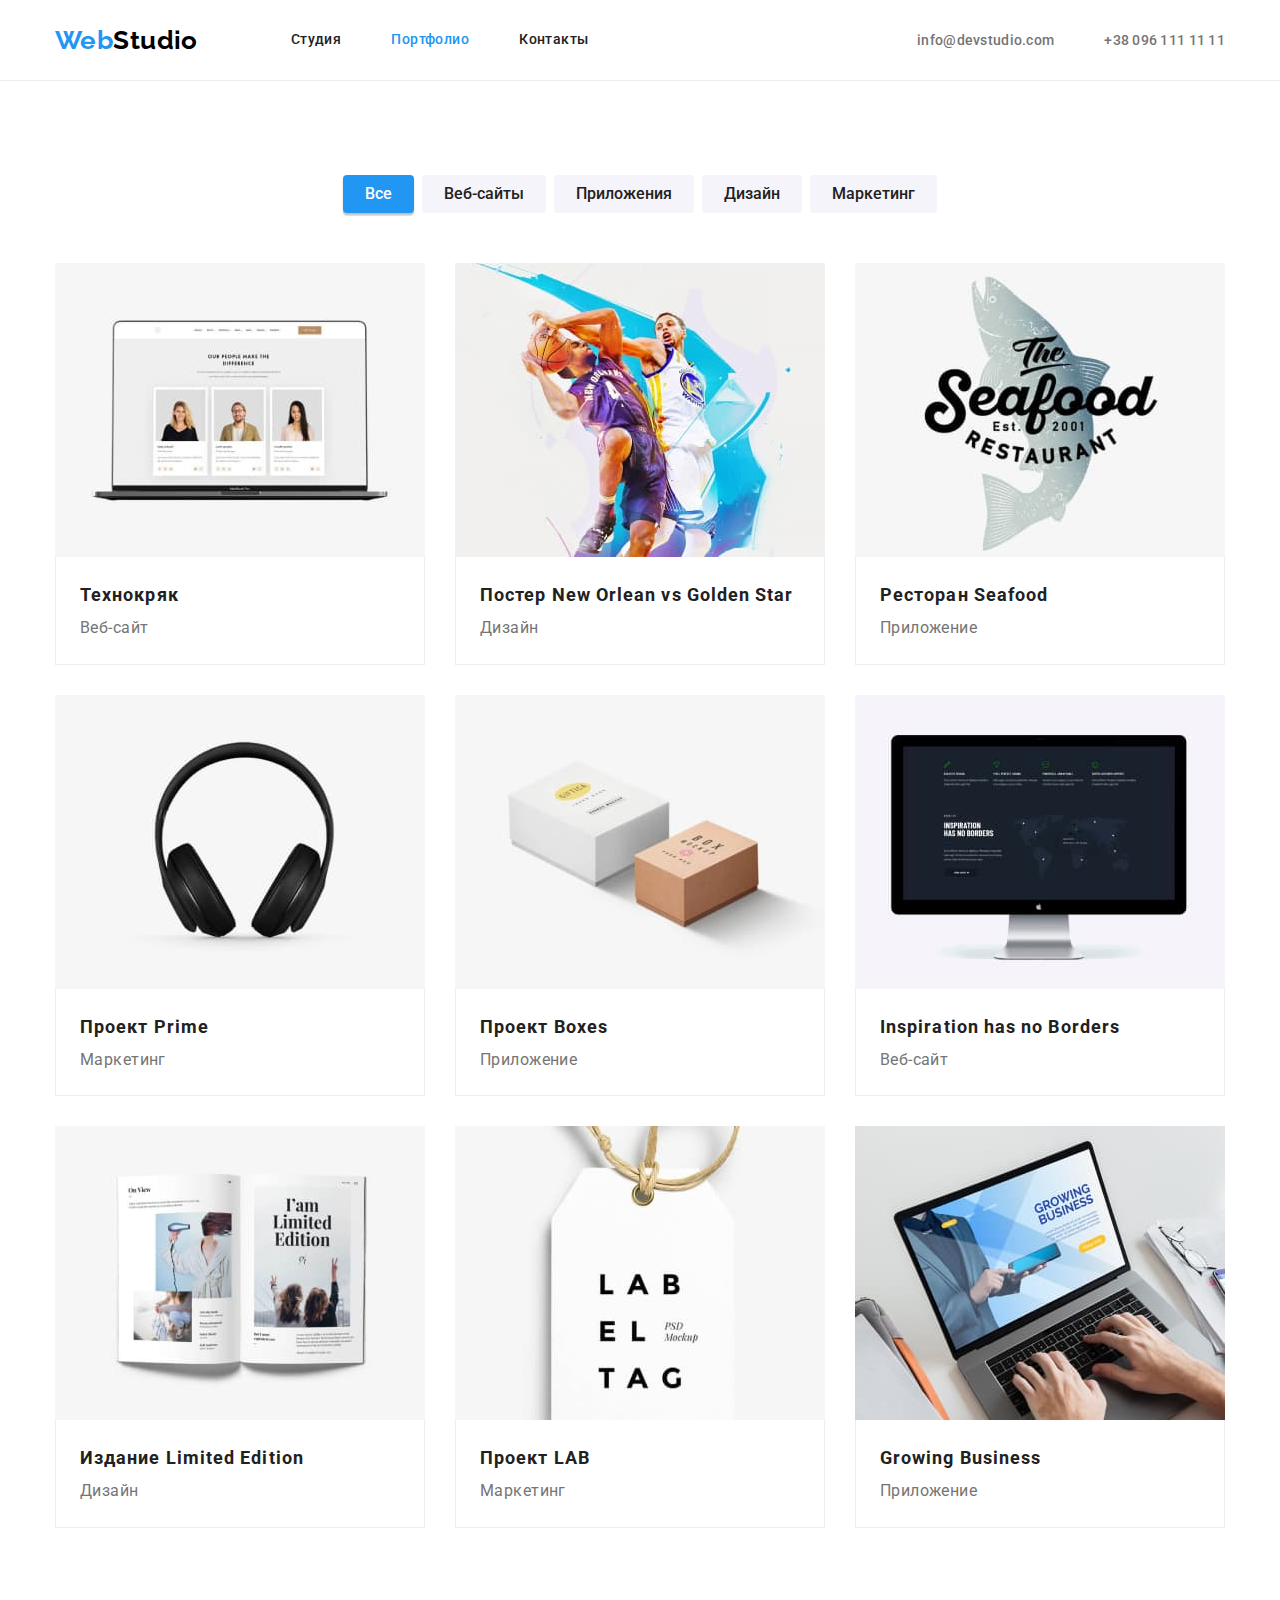
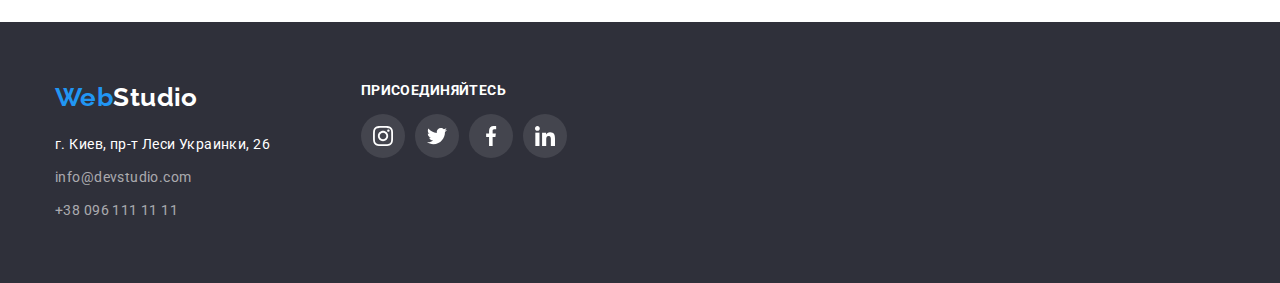
==== portfolio.html @ 5a4d10e6 "Декоративные элементы" ====
<!DOCTYPE html>
<html lang="ru">
<head>
    <meta charset="UTF-8">
    <meta http-equiv="X-UA-Compatible" content="IE=edge">
    <meta name="viewport" content="width=device-width, initial-scale=1.0">

    <title>Студия разработки сайтов, интернет-магазинов, веб и мобильных приложений</title>

    <link rel="preconnect" href="https://fonts.googleapis.com">
    <link rel="preconnect" href="https://fonts.gstatic.com" crossorigin>
    <link href="https://fonts.googleapis.com/css2?family=Raleway:wght@700&family=Roboto:wght@400;500;700;900&display=swap"
         rel="stylesheet">

    <link rel="stylesheet" href="https://cdnjs.cloudflare.com/ajax/libs/modern-normalize/1.1.0/modern-normalize.min.css">     

    <link rel="stylesheet" href="./css/styles.css">
</head>

<body >
<!------------------------------ Header ----------------------------->
    <header class="header-section">
        <div class="container header-container">
            <nav class="nav-list">
                <a lang="en" href="/" class="logo">Web<span class="logo-header-color">Studio</span></a>
    
                <ul class="list nav-list">
                    <li class="item">
                        <a href="./index.html" class="list-menu">Студия</a>
                    </li>
                    <li class="item">
                        <a href="./portfolio.html" class="list-menu current">Портфолио</a>
                    </li>
                    <li class="item">
                        <a href="" class="list-menu">Контакты</a>
                    </li>
                </ul>
            </nav>
            <ul class="list header-contacts-list">
                <li class="item">
                    <a href="mailto:info@devstudio.com" class="header-contacts">info@devstudio.com</a>
                </li>
                <li class="item">
                    <a href="tel:+380961111111" class="header-contacts">+38 096 111 11 11</a>
                </li>
            </ul>
        </div>
    </header>

    <main>
        <!------------------------------ Projects ----------------------------->
        <section class="main-content-section">
            <!--- h1 уже скрыт в css --->
            <div class="container project-container">
                <h1 class="visually-hidden">Наши проекты</h1>
                
                <ul class="list filters-list">
                    <li class="radio-button-list">
                        <button type="button" class="radio-button current">Все</button>
                    </li>
                    <li class="radio-button-list">
                        <button type="button" class="radio-button">Веб-сайты</button>
                    </li>
                    <li class="radio-button-list">
                        <button type="button" class="radio-button">Приложения</button>
                    </li>
                    <li class="radio-button-list">
                        <button type="button" class="radio-button">Дизайн</button>
                    </li>
                    <li class="radio-button-list">
                        <button type="button" class="radio-button">Маркетинг</button>
                    </li>
                </ul>  

                <ul class="list projects-list">
                    <li class="project-list-item">
                        <a class="project-item-link" href="" target="_blank" title="Технокряк" rel="noopener nofollow">
                            <img class="projects-photo" src="./images/project-1.jpg" alt="Веб-сайт Технокряк">
                            <div class="project-description">
                                <h2 class="project-name">Технокряк</h2>
                                <p class="project-type">Веб-сайт</p>
                            </div> 
                        </a>
                    </li>
                    <li class="project-list-item">
                        <a href="" target="_blank" title="Постер New Orlean vs Golden Star" rel="noopener nofollow">
                            <img class="projects-photo" src="./images/project-2.jpg" alt="Постер New Orlean vs Golden Star">
                            <div class="project-description">
                                <h2 class="project-name">Постер <span lang="en">New Orlean vs Golden Star</span></h2>
                                <p class="project-type">Дизайн</p>
                            </div> 
                        </a>
                    </li>
                    <li class="project-list-item">
                        <a href="" target="_blank" title="Ресторан Seafood" rel="noopener nofollow">
                            <img class="projects-photo" src="./images/project-3.jpg" alt="Ресторан Seafood Лого">
                            <div class="project-description">
                                <h2 class="project-name">Ресторан <span lang="en">Seafood</span></h2>
                                <p class="project-type">Приложение</p>
                            </div> 
                        </a>
                    </li>
                    <li class="project-list-item">
                        <a href="" target="_blank" title="Проект Prime" rel="noopener nofollow">
                            <img class="projects-photo" src="./images/project-4.jpg" alt="Мониторные Наушники">
                            <div class="project-description">
                                <h2 class="project-name">Проект Prime</h2>
                                <p class="project-type">Маркетинг</p>
                            </div> 
                        </a>
                    </li>
                    <li class="project-list-item">
                        <a href="" target="_blank" title="Проект Boxes" rel="noopener nofollow">
                            <img class="projects-photo" src="./images/project-5.jpg" alt="2 картонные коробки для упаковки">
                            <div class="project-description">
                                <h2 class="project-name">Проект <span>Boxes</span></h2>
                                <p class="project-type">Приложение</p>
                            </div> 
                        </a>
                    </li>
                    <li class="project-list-item">
                        <a lang="en" href="" target="_blank" title="Inspiration has no Borders" rel="noopener nofollow">
                            <img class="projects-photo" src="./images/project-6.jpg" alt="Веб-сайт Inspiration has no Borders">
                            <div class="project-description">
                                <h2 lang="en" class="project-name">Inspiration has no Borders</h2>
                                <p class="project-type">Веб-сайт</p>
                            </div> 
                        </a>
                    </li>
                    <li class="project-list-item">
                        <a href="" target="_blank" title="Издание Limited Edition" rel="noopener nofollow">
                            <img class="projects-photo" src="./images/project-7.jpg" alt="Издание Limited Edition">
                            <div class="project-description">
                                <h2 class="project-name">Издание <span>Limited Edition</span></h2>
                                <p class="project-type">Дизайн</p>
                            </div> 
                        </a>
                    </li>
                    <li class="project-list-item">
                        <a href="" target="_blank" title="Проект LAB" rel="noopener nofollow">
                            <img class="projects-photo" src="./images/project-8.jpg" alt="Проект LAB">
                            <div class="project-description">
                                <h2 class="project-name">Проект <span>LAB</span></h2>
                                <p class="project-type">Маркетинг</p>
                            </div> 
                        </a>
                    </li>
                    <li class="project-list-item">
                        <a class="project-item-link" lang="en" href="" target="_blank" title="Growing Business" rel="noopener nofollow">
                            <img class="projects-photo" src="./images/project-9.jpg" alt="Приложение Growing Business на экране ноутбука">
                            <div class="project-description">
                                <h2 class="project-name">Growing Business</h2>
                                <p class="project-type">Приложение</p>
                            </div> 
                        </a>
                    </li>
                </ul>
            </div>
        </section>
    </main>

<!------------------------------ Footer ----------------------------->
<footer class="footer-background">
    <div class="container footer-container">
        <div class="footer-blocks">
            <a lang="en" href="/" class="logo footer-logo"><span class="logo-accent">Web</span><span
                    class="logo-footer-color">Studio</span></a>
            <address>
                <ul class="list footer-adress-container">
                    <li class="address-common-list"><a class="address-list" href="https://goo.gl/maps/GgaBB5i8PTadJ9jeA"
                            target="_blank" rel="noopener noreferer">г. Киев, пр-т Леси Украинки, 26</a></li>
                    <li class="address-common-list"><a class="address-list footer-adress"
                            href="mailto:info@devstudio.com">info@devstudio.com</a></li>
                    <li class="address-common-list"><a class="address-list footer-adress" href="tel:+380961111111">+38
                            096 111 11
                            11</a></li>
                </ul>
            </address>
        </div>

        <div class="footer-blocks">
            <p class="to-join-footer">ПРИСОЕДИНЯЙТЕСЬ</p>
            <ul class="list social-links-footer">
                <li class="social-links icon-bg">
                    <a href="">
                        <svg class="icon-socials-footer">
                            <use href="./images/icons.svg#icon-instagram"></use>
                        </svg>
                    </a>
                </li>
                <li class="social-links icon-bg">
                    <a href="">
                        <svg class="icon-socials-footer">
                            <use href="./images/icons.svg#icon-twitter"></use>
                        </svg>
                    </a>
                </li>
                <li class="social-links icon-bg">
                    <a href="">
                        <svg class="icon-socials-footer">
                            <use href="./images/icons.svg#icon-facebook"></use>
                        </svg>
                    </a>
                </li>
                <li class="social-links icon-bg">
                    <a href="">
                        <svg class="icon-socials-footer">
                            <use href="./images/icons.svg#icon-linkedin"></use>
                        </svg>
                    </a>
                </li>
            </ul>
        </div>
    </div>
</footer>

</body>

</html>
---- css/styles.css ----
:root {
  --logo-header-color: #000000;
  --h-color: #212121;
  --accent-color: #2196f3;
  --main-text-color: #757575;
  --footer-adress-transparent: rgba(255, 255, 255, 0.6);
  --backgroung-main-color: #ffffff;
  --backgroung-hero-footer: #2f303a;
  --backgroung-team: #f5f4fa;
  --font-family-main: 'roboto', 'sans-serif';
  --font-family-secondary: 'raleway', 'sans-serif';
  --icon-base-color: #afb1b8;
}

body {
  font-family: var(--font-family-main);
  font-size: 14px;
  letter-spacing: 0.03em;
  background-color: var(--backgroung-main-color);
  color: var(--main-text-color);
}

a {
  text-decoration: none;
  color: inherit;
}

h1,
h2,
h3,
p,
ul {
  margin-top: 0px;
  margin-right: 0px;
  margin-bottom: 0px;
}

ul {
  padding-left: 0px;
}

img {
  display: block;
  max-width: 100%;
  min-height: auto;
}

.visually-hidden {
  position: absolute;
  width: 1px;
  height: 1px;
  margin: -1px;
  padding: 0;
  overflow: hidden;
  border: 0;
  clip: rect(0 0 0 0);
}

/* =================== Header ===================== */
.container {
  width: 1200px;
  padding-right: 15px;
  padding-left: 15px;
  margin-right: auto;
  margin-left: auto;
}
.header-section {
  border-bottom: 1px solid #ececec;
}
.header-container {
  display: flex;
  align-items: center;
}

.list {
  list-style: none;
  font-style: normal;
}

.logo {
  margin-right: 93px;
  align-self: center;

  font-family: var(--font-family-secondary);
  font-weight: 700;
  font-size: 26px;
  line-height: 1.2;

  color: var(--accent-color);
}
.logo-header-color {
  color: var(--logo-header-color);
}

.header-contacts-list {
  display: flex;
  margin-left: auto;
}
.header-contacts {
  line-height: 1.17;
  letter-spacing: 0.02em;
}
.list-menu {
  line-height: 1.14;
  color: var(--h-color);
}
.list-menu:hover,
.list-menu:focus,
.header-contacts:hover,
.header-contacts:focus {
  color: var(--accent-color);
}

.nav-list {
  display: flex;
}
.nav-list .list-menu.current {
  color: var(--accent-color);
}
.nav-list .list-menu,
.header-contacts-list .header-contacts {
  display: block;
  padding-top: 32px;
  padding-bottom: 32px;
}
.nav-list .item {
  font-weight: 500;
}
.nav-list .item:not(:last-child),
.header-contacts-list .item:not(:last-child) {
  margin-right: 50px;
}

.header-contacts-list .item {
  font-weight: 500;
  display: flex;
}

.icon-envelope {
  display: inline-block;
  width: 16px;
  height: 12px;
  align-self: center;
  margin-right: 10px;
  fill: var(--main-text-color);
}
.icon-smartphone {
  display: inline-block;
  width: 10px;
  height: 16px;
  align-self: center;
  margin-right: 10px;
  fill: var(--main-text-color);
}
.icon-envelope:hover,
.icon-envelope:focus,
.icon-smartphone:hover,
.icon-smartphone:focus {
  fill: var(--accent-color);
}

/* ===================== Hero ======================= */
.hero {
  padding-top: 200px;
  padding-bottom: 200px;

  color: var(--backgroung-main-color);
  background-color: var(--backgroung-hero-footer);

  background-image: linear-gradient(
      rgba(47, 48, 58, 0.4),
      rgba(47, 48, 58, 0.4)
    ),
    url(../images/bg-hero.jpg);
  background-size: cover;
}
.hero-container {
  text-align: center;
}
.hero-h {
  text-align: center;
  margin: 0 auto;
  width: 696px;
  font-weight: 900;
  font-size: 44px;
  line-height: 1.36;
  letter-spacing: 0.06em;
  text-transform: uppercase;
}
.button-header {
  display: inline-block;
  align-items: center;

  min-width: 200px;
  min-height: 50px;
  padding-right: 32px;
  padding-left: 32px;
  margin-top: 50px;

  cursor: pointer;
  border: none;
  border-radius: 4px;

  font-family: inherit;
  font-weight: 700;
  font-size: 16px;
  line-height: 1.9;
  letter-spacing: 0.06em;

  background-color: var(--accent-color);
  color: var(--backgroung-main-color);
}
.button-header:hover {
  box-shadow: 0px 4px 4px rgba(0, 0, 0, 0.15);
}

.filters-list .radio-button.current {
  background-color: var(--accent-color);
}
/* ===================== Наши преимущества ======================= */
h2,
h3 {
  color: var(--h-color);
}

.main-content-section {
  padding-top: 94px;
  padding-bottom: 94px;
}

.advantages-list {
  display: flex;
  flex-wrap: wrap;
}
.advantages-list > .advantages-item {
  flex-basis: calc((100% - 3 * 30px) / 4);
  margin-right: 30px;
}
.advantages-list > .advantages-item:nth-child(4n) {
  margin-right: 0px;
}
.advantages-list > .advantages-item:nth-child(n + 5) {
  margin-top: 30px;
}
.advantages {
  text-transform: uppercase;
  font-weight: 700;
  font-size: 14px;
  line-height: 2;
}
.advantages-description {
  font-size: 14px;
  line-height: 1.88;
}
.advantages-item {
  display: block;
}

.icon-advantages {
  display: flex;

  width: 270px;
  height: 120px;

  align-items: center;
  justify-content: center;

  margin-bottom: 30px;
  background-color: var(--backgroung-team);
}
.icon-img {
  width: 70px;
  height: 70px;
}

/* ===================== Чем мы занимаемся ======================= */
.particuliarities-section {
  padding-top: 0;
}
.particuliarities-h {
  margin-bottom: 50px;

  font-weight: 700;
  font-size: 36px;
  line-height: 1.16;
  text-align: center;
}

.specialization-img {
  display: flex;
  flex-wrap: wrap;
  margin-top: -30px;
  margin-left: -30px;
}
.particuliarities-photo {
  width: 370px;
  margin-top: 30px;
  margin-left: 30px;
}
.specialization-img > .particuliarities-photo {
  flex-basis: calc((100% - 3 * 30px) / 3);
}

/* ===================== Наша команда======================= */
.team-backgroung {
  background-color: var(--backgroung-team);
}

.our-team {
  display: flex;
  flex-wrap: wrap;
  margin-top: -30px;
  margin-left: -30px;
}
.our-team-list {
  margin-top: 30px;
  margin-left: 30px;
  box-shadow: 0px 1px 3px rgba(0, 0, 0, 0.12), 0px 1px 1px rgba(0, 0, 0, 0.14),
    0px 2px 1px rgba(0, 0, 0, 0.2);
  border-bottom-right-radius: 4px;
  border-bottom-left-radius: 4px;
}
.our-team > .our-team-list {
  flex-basis: calc((100% - 4 * 30px) / 4);
}
.teammate-photo {
  width: 270px;
}
.teammate-description {
  padding-top: 30px;
  padding-bottom: 30px;
  border-radius: 0px 0px 4px 4px;

  background-color: var(--backgroung-main-color);
}
.teammate-name,
.teammate-position {
  font-size: 16px;
  line-height: 1.19;
  text-align: center;
}
.teammate-name {
  margin-bottom: 8px;
  font-weight: 500;
}

.teammate-social-links {
  display: flex;
  align-items: center;
  justify-content: center;
}
.icon-socials {
  display: flex;

  width: 44px;
  height: 44px;
  padding: 12px;

  fill: var(--icon-base-color);
}
.social-links:not(:nth-child(4n + 1)) {
  margin-left: 10px;
}
.icon-socials:hover,
.icon-socials:focus {
  fill: var(--backgroung-main-color);
}
.social-links {
  margin-top: 16px;
  flex-wrap: wrap;
  /* flex-basis: calc((100% - 4 * 10px) / 4); */
}
.social-links:hover,
.social-links:focus {
  background-color: var(--accent-color);
  border-radius: 50%;
}
/* ========================Постоянные партнеры======================= */
.partners-list {
  display: inline-block;
  justify-items: center;
}
.icon-partners-list {
  width: 170px;
  height: 92px;

  padding: 16px 32px;

  border: 1px solid var(--icon-base-color);
  border-radius: 4px;
  fill: var(--icon-base-color);
}

.icon-partners-list:hover,
.icon-partners-list:focus {
  fill: var(--accent-color);
}
.partners-logo {
  display: flex;
  justify-content: center;
}
/* =========================== Footer =============================== */
.footer-background {
  background-color: var(--backgroung-hero-footer);
}
.footer-container {
  display: flex;
  padding-top: 60px;
  padding-bottom: 60px;
}
.footer-adress-container {
  margin-top: 20px;
}
.logo-footer-color {
  color: var(--backgroung-main-color);
}
.address-list {
  color: var(--backgroung-main-color);
  font-size: 14px;
  line-height: 1.71;
}
.footer-adress {
  color: var(--footer-adress-transparent);
}

.footer-adress-container > .address-common-list:not(:last-child) {
  margin-bottom: 9px;
}
.to-join-footer {
  text-transform: uppercase;
  font-weight: 700;
  line-height: 1, 14;
  color: var(--backgroung-main-color);
}
.social-links-footer {
  display: flex;
}
.icon-socials-footer {
  display: flex;

  width: 44px;
  height: 44px;
  padding: 12px;

  fill: var(--backgroung-main-color);
}
.footer-blocks:not(:first-child) {
  margin-left: 70px;
}
.icon-bg {
  background-color: rgba(255, 255, 255, 0.1);
  border-radius: 50%;
}

/* =================== Projects ===================== */

.radio-button {
  padding-top: 6px;
  padding-right: 22px;
  padding-bottom: 6px;
  padding-left: 22px;

  border: none;
  border-radius: 4px;

  cursor: pointer;

  font-family: inherit;
  font-weight: 500;
  font-size: 16px;
  line-height: 1.63;
  text-align: center;

  background-color: var(--backgroung-team);
  color: var(--h-color);
}
.filters-list .radio-button-list:not(:first-child) {
  margin-left: 8px;
}
.filters-list .radio-button.current,
.radio-button:hover,
.radio-button:focus {
  background-color: var(--accent-color);
  color: var(--backgroung-main-color);
  box-shadow: 0px 3px 1px rgba(0, 0, 0, 0.1), 0px 1px 2px rgba(0, 0, 0, 0.08),
    0px 2px 2px rgba(0, 0, 0, 0.12);
}
.filters-list {
  display: flex;
  justify-content: center;
  margin-bottom: 50px;
}

.projects-list {
  display: flex;
  flex-wrap: wrap;
  margin-top: -30px;
  margin-right: -30px;
}
.projects-list > .project-list-item {
  margin-right: 30px;
  margin-top: 30px;
  flex-basis: calc((100% - 3 * 30px) / 3);
}
.project-list-item:hover,
.project-list-item:focus {
  box-shadow: 0px 1px 1px rgba(0, 0, 0, 0.12), 0px 4px 4px rgba(0, 0, 0, 0.06),
    1px 4px 6px rgba(0, 0, 0, 0.16);
}
.projects-photo {
  width: 370px;
}
.project-description {
  padding-top: 20px;
  padding-right: 24px;
  padding-bottom: 20px;
  padding-left: 24px;

  border: 1px solid #eeeeee;
  border-top: none;
}
.project-name {
  font-weight: 700;
  font-size: 18px;
  line-height: 2;
  letter-spacing: 0.06em;
}
.project-type {
  font-size: 16px;
  line-height: 1.9;
}
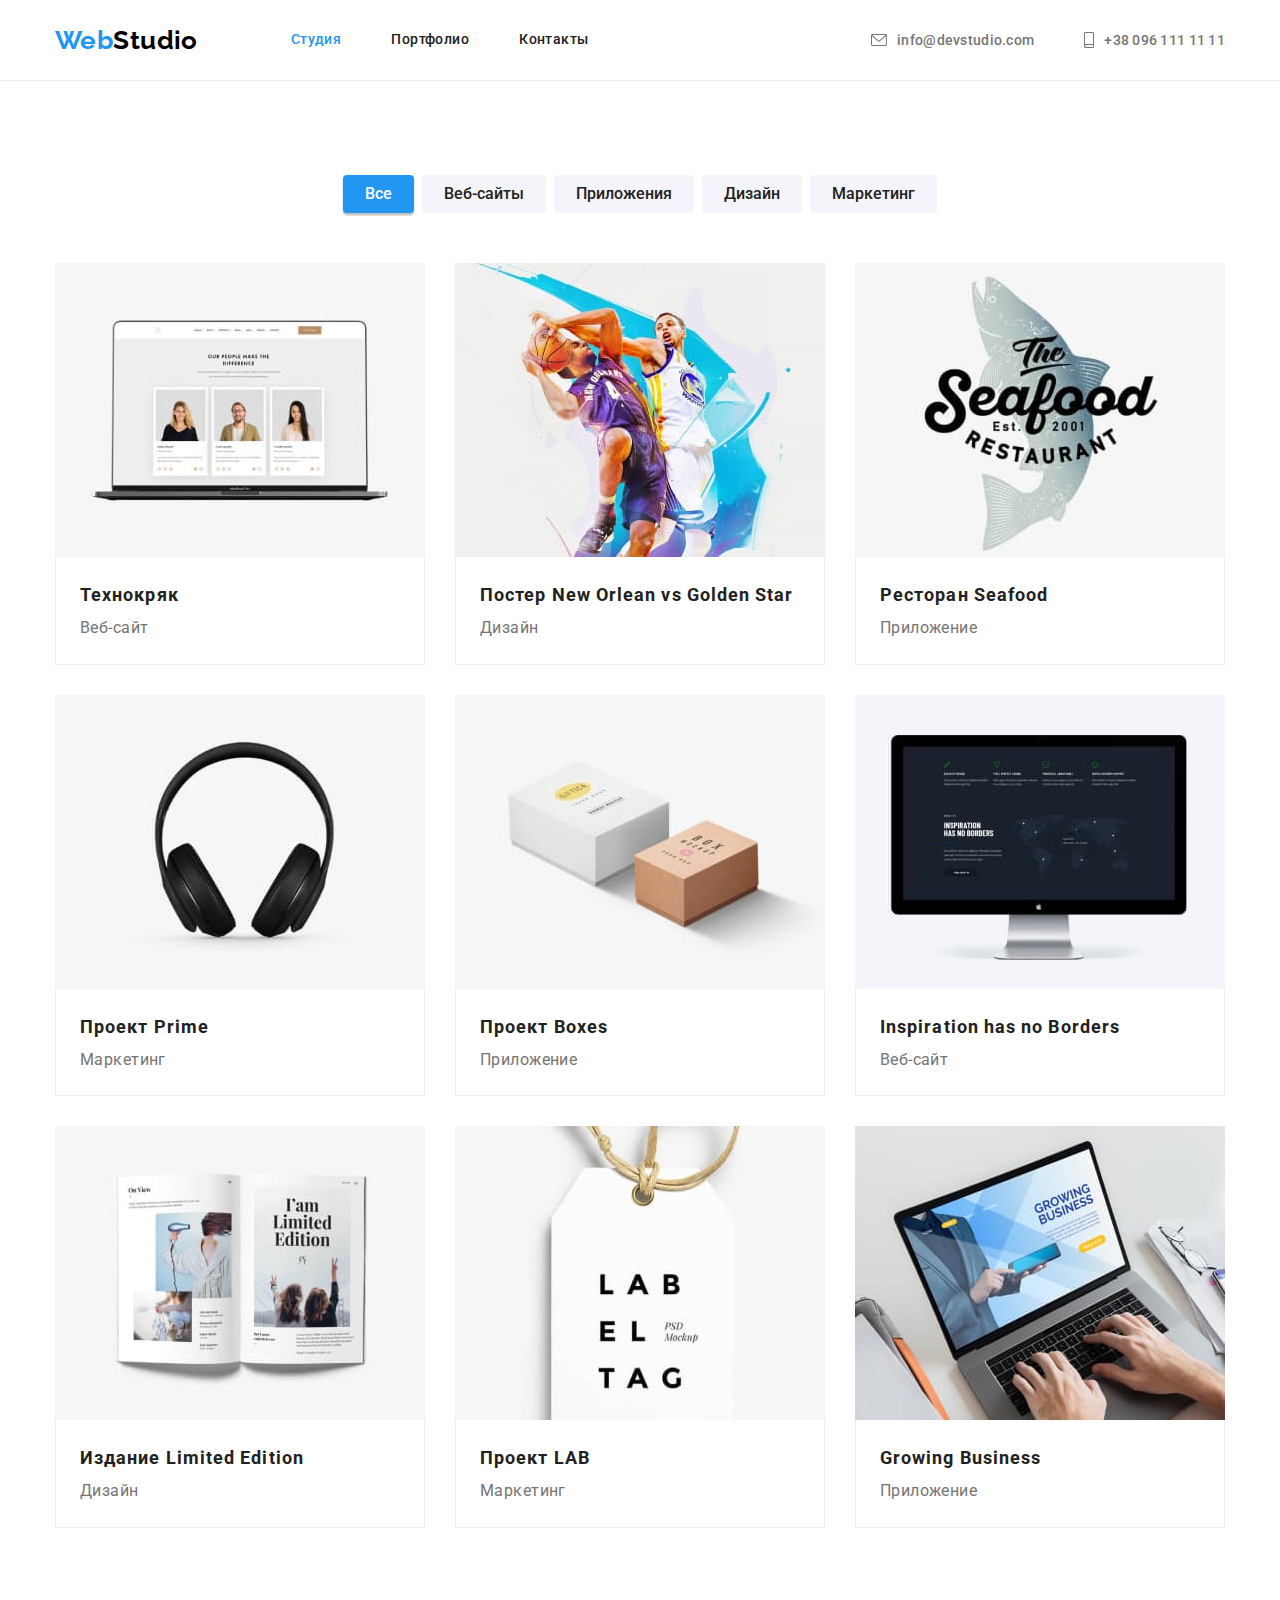
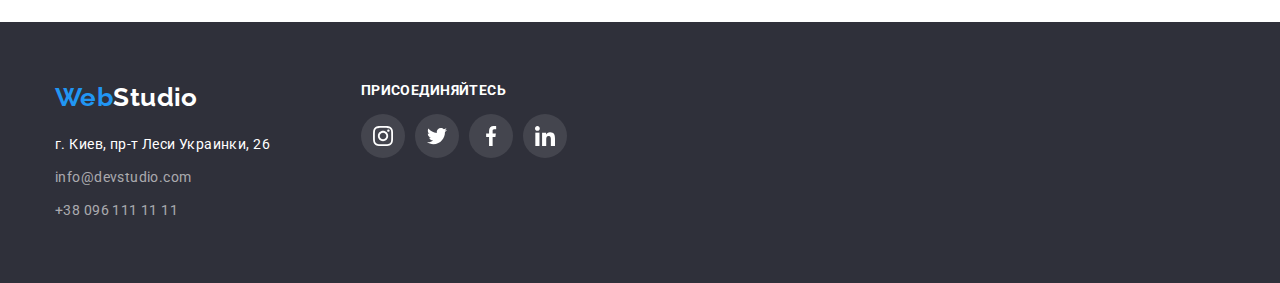
==== commit 86b02629: "header замена" ====
--- a/portfolio.html
+++ b/portfolio.html
@@ -26,10 +26,10 @@
     
                 <ul class="list nav-list">
                     <li class="item">
-                        <a href="./index.html" class="list-menu">Студия</a>
+                        <a href="./index.html" class="list-menu current">Студия</a>
                     </li>
                     <li class="item">
-                        <a href="./portfolio.html" class="list-menu current">Портфолио</a>
+                        <a href="./portfolio.html" class="list-menu">Портфолио</a>
                     </li>
                     <li class="item">
                         <a href="" class="list-menu">Контакты</a>
@@ -37,10 +37,16 @@
                 </ul>
             </nav>
             <ul class="list header-contacts-list">
-                <li class="item">
+                <li class="item icon-contact-list">
+                    <svg class="icon-envelope">
+                        <use href="./images/icons.svg#icon-envelope"></use>
+                    </svg>
                     <a href="mailto:info@devstudio.com" class="header-contacts">info@devstudio.com</a>
                 </li>
-                <li class="item">
+                <li class="item icon-contact-list">
+                    <svg class="icon-smartphone">
+                        <use href="./images/icons.svg#icon-smartphone"></use>
+                    </svg>
                     <a href="tel:+380961111111" class="header-contacts">+38 096 111 11 11</a>
                 </li>
             </ul>
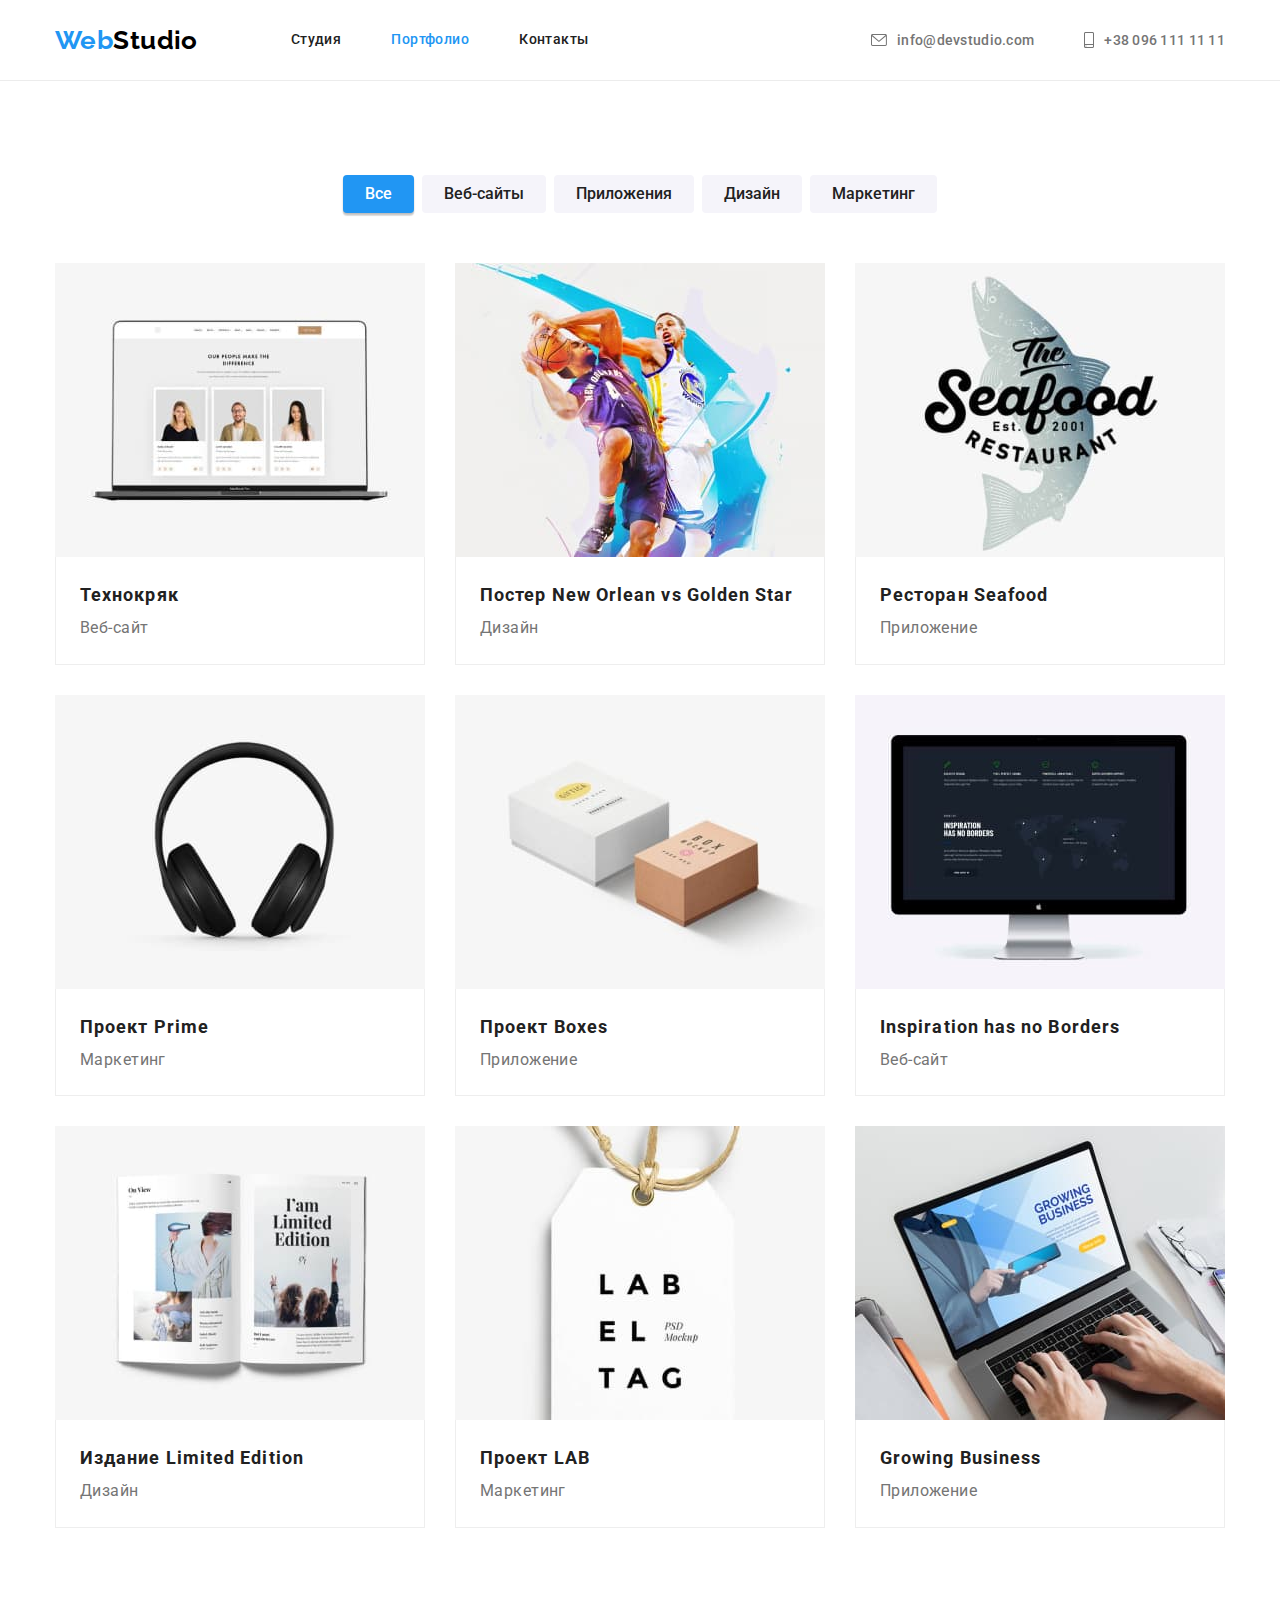
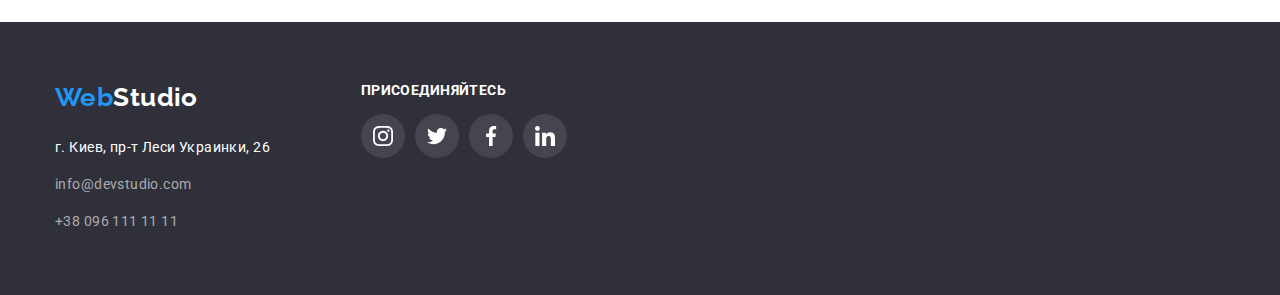
==== commit 8ed006f7: "current стр Портфолио" ====
--- a/portfolio.html
+++ b/portfolio.html
@@ -26,10 +26,10 @@
     
                 <ul class="list nav-list">
                     <li class="item">
-                        <a href="./index.html" class="list-menu current">Студия</a>
+                        <a href="./index.html" class="list-menu">Студия</a>
                     </li>
                     <li class="item">
-                        <a href="./portfolio.html" class="list-menu">Портфолио</a>
+                        <a href="./portfolio.html" class="list-menu current">Портфолио</a>
                     </li>
                     <li class="item">
                         <a href="" class="list-menu">Контакты</a>
@@ -173,13 +173,15 @@
                     class="logo-footer-color">Studio</span></a>
             <address>
                 <ul class="list footer-adress-container">
-                    <li class="address-common-list"><a class="address-list" href="https://goo.gl/maps/GgaBB5i8PTadJ9jeA"
-                            target="_blank" rel="noopener noreferer">г. Киев, пр-т Леси Украинки, 26</a></li>
-                    <li class="address-common-list"><a class="address-list footer-adress"
-                            href="mailto:info@devstudio.com">info@devstudio.com</a></li>
-                    <li class="address-common-list"><a class="address-list footer-adress" href="tel:+380961111111">+38
-                            096 111 11
-                            11</a></li>
+                    <li class="address-common-list">
+                        <a class="address-list" href="https://goo.gl/maps/GgaBB5i8PTadJ9jeA" target="_blank" rel="noopener noreferer">г. Киев, пр-т Леси Украинки, 26</a>
+                    </li>
+                    <li class="address-common-list">
+                        <a class="address-list footer-adress" href="mailto:info@devstudio.com">info@devstudio.com</a>
+                    </li>
+                    <li class="address-common-list">
+                        <a class="address-list footer-adress" href="tel:+380961111111">+38 096 111 11 11</a>
+                    </li>
                 </ul>
             </address>
         </div>
--- a/css/styles.css
+++ b/css/styles.css
@@ -416,8 +416,8 @@
 }
 .address-list {
   color: var(--backgroung-main-color);
-  font-size: 14px;
-  line-height: 1.71;
+
+  line-height: 2;
 }
 .footer-adress {
   color: var(--footer-adress-transparent);
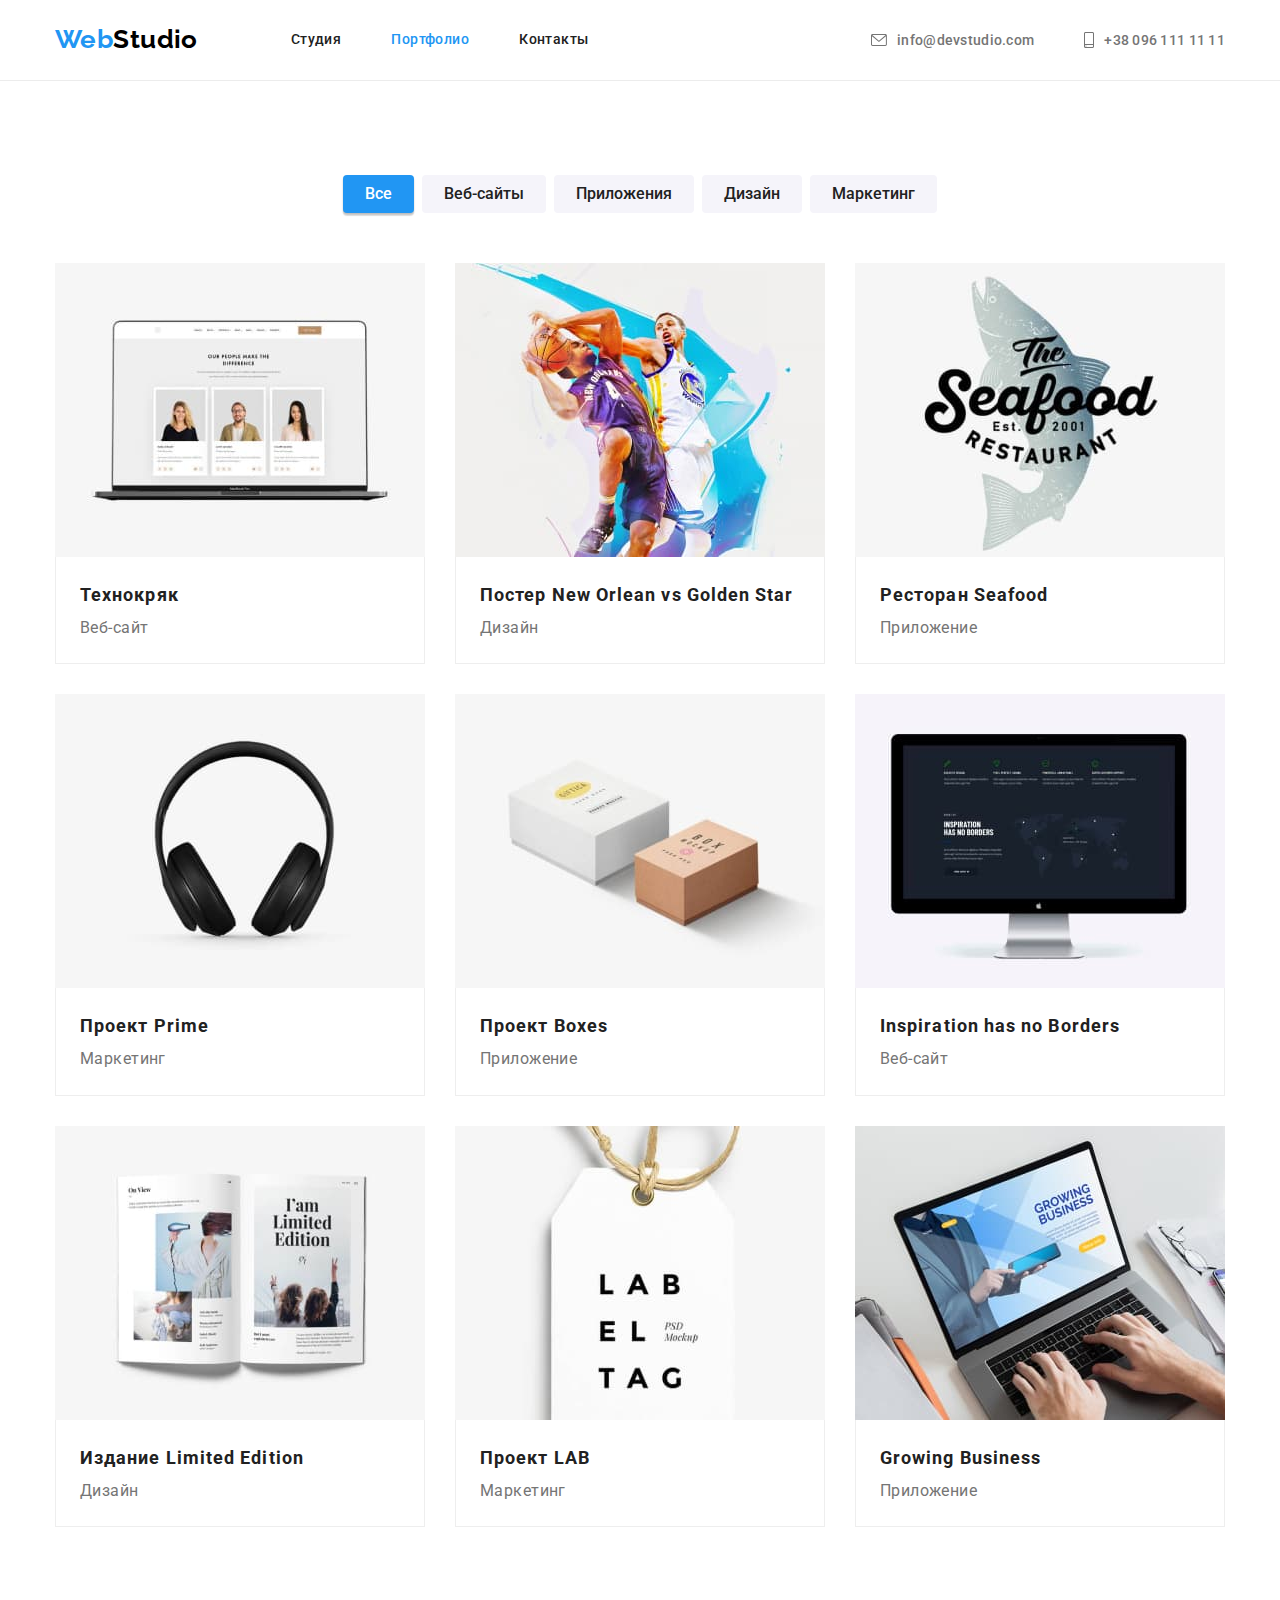
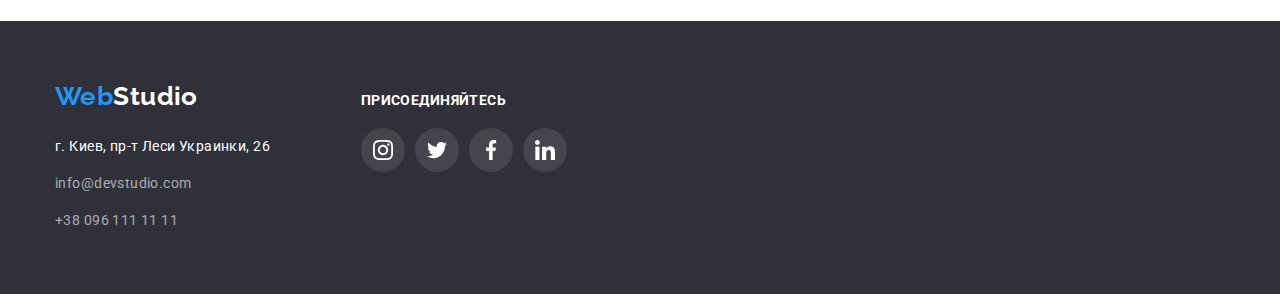
==== commit 99b5dcc0: "Декоративн.эл. редакция" ====
--- a/portfolio.html
+++ b/portfolio.html
@@ -38,16 +38,19 @@
             </nav>
             <ul class="list header-contacts-list">
                 <li class="item icon-contact-list">
-                    <svg class="icon-envelope">
-                        <use href="./images/icons.svg#icon-envelope"></use>
-                    </svg>
-                    <a href="mailto:info@devstudio.com" class="header-contacts">info@devstudio.com</a>
+                    <a href="mailto:info@devstudio.com" class="header-contacts">
+                        <svg class="icon-envelope">
+                            <use href="./images/icons.svg#icon-envelope"></use>
+                        </svg>
+                        info@devstudio.com</a>
                 </li>
                 <li class="item icon-contact-list">
-                    <svg class="icon-smartphone">
-                        <use href="./images/icons.svg#icon-smartphone"></use>
-                    </svg>
-                    <a href="tel:+380961111111" class="header-contacts">+38 096 111 11 11</a>
+    
+                    <a href="tel:+380961111111" class="header-contacts">
+                        <svg class="icon-smartphone">
+                            <use href="./images/icons.svg#icon-smartphone"></use>
+                        </svg>
+                        +38 096 111 11 11</a>
                 </li>
             </ul>
         </div>
@@ -89,7 +92,7 @@
                         </a>
                     </li>
                     <li class="project-list-item">
-                        <a href="" target="_blank" title="Постер New Orlean vs Golden Star" rel="noopener nofollow">
+                        <a class="project-item-link" href="" target="_blank" title="Постер New Orlean vs Golden Star" rel="noopener nofollow">
                             <img class="projects-photo" src="./images/project-2.jpg" alt="Постер New Orlean vs Golden Star">
                             <div class="project-description">
                                 <h2 class="project-name">Постер <span lang="en">New Orlean vs Golden Star</span></h2>
@@ -98,7 +101,7 @@
                         </a>
                     </li>
                     <li class="project-list-item">
-                        <a href="" target="_blank" title="Ресторан Seafood" rel="noopener nofollow">
+                        <a class="project-item-link" href="" target="_blank" title="Ресторан Seafood" rel="noopener nofollow">
                             <img class="projects-photo" src="./images/project-3.jpg" alt="Ресторан Seafood Лого">
                             <div class="project-description">
                                 <h2 class="project-name">Ресторан <span lang="en">Seafood</span></h2>
@@ -107,7 +110,7 @@
                         </a>
                     </li>
                     <li class="project-list-item">
-                        <a href="" target="_blank" title="Проект Prime" rel="noopener nofollow">
+                        <a class="project-item-link" href="" target="_blank" title="Проект Prime" rel="noopener nofollow">
                             <img class="projects-photo" src="./images/project-4.jpg" alt="Мониторные Наушники">
                             <div class="project-description">
                                 <h2 class="project-name">Проект Prime</h2>
@@ -116,7 +119,7 @@
                         </a>
                     </li>
                     <li class="project-list-item">
-                        <a href="" target="_blank" title="Проект Boxes" rel="noopener nofollow">
+                        <a class="project-item-link" href="" target="_blank" title="Проект Boxes" rel="noopener nofollow">
                             <img class="projects-photo" src="./images/project-5.jpg" alt="2 картонные коробки для упаковки">
                             <div class="project-description">
                                 <h2 class="project-name">Проект <span>Boxes</span></h2>
@@ -125,7 +128,7 @@
                         </a>
                     </li>
                     <li class="project-list-item">
-                        <a lang="en" href="" target="_blank" title="Inspiration has no Borders" rel="noopener nofollow">
+                        <a class="project-item-link" lang="en" href="" target="_blank" title="Inspiration has no Borders" rel="noopener nofollow">
                             <img class="projects-photo" src="./images/project-6.jpg" alt="Веб-сайт Inspiration has no Borders">
                             <div class="project-description">
                                 <h2 lang="en" class="project-name">Inspiration has no Borders</h2>
@@ -134,7 +137,7 @@
                         </a>
                     </li>
                     <li class="project-list-item">
-                        <a href="" target="_blank" title="Издание Limited Edition" rel="noopener nofollow">
+                        <a class="project-item-link" href="" target="_blank" title="Издание Limited Edition" rel="noopener nofollow">
                             <img class="projects-photo" src="./images/project-7.jpg" alt="Издание Limited Edition">
                             <div class="project-description">
                                 <h2 class="project-name">Издание <span>Limited Edition</span></h2>
@@ -143,7 +146,7 @@
                         </a>
                     </li>
                     <li class="project-list-item">
-                        <a href="" target="_blank" title="Проект LAB" rel="noopener nofollow">
+                        <a class="project-item-link" href="" target="_blank" title="Проект LAB" rel="noopener nofollow">
                             <img class="projects-photo" src="./images/project-8.jpg" alt="Проект LAB">
                             <div class="project-description">
                                 <h2 class="project-name">Проект <span>LAB</span></h2>
@@ -174,7 +177,8 @@
             <address>
                 <ul class="list footer-adress-container">
                     <li class="address-common-list">
-                        <a class="address-list" href="https://goo.gl/maps/GgaBB5i8PTadJ9jeA" target="_blank" rel="noopener noreferer">г. Киев, пр-т Леси Украинки, 26</a>
+                        <a class="address-list" href="https://goo.gl/maps/GgaBB5i8PTadJ9jeA" target="_blank"
+                            rel="noopener noreferer">г. Киев, пр-т Леси Украинки, 26</a>
                     </li>
                     <li class="address-common-list">
                         <a class="address-list footer-adress" href="mailto:info@devstudio.com">info@devstudio.com</a>
--- a/css/styles.css
+++ b/css/styles.css
@@ -96,7 +96,14 @@
   display: flex;
   margin-left: auto;
 }
+.icon-contact-list {
+  display: inline-block;
+  align-items: center;
+}
+
 .header-contacts {
+  display: flex;
+  align-items: center;
   line-height: 1.17;
   letter-spacing: 0.02em;
 }
@@ -106,9 +113,23 @@
 }
 .list-menu:hover,
 .list-menu:focus,
-.header-contacts:hover,
-.header-contacts:focus {
+.icon-contact-list:hover,
+.icon-contact-list:focus {
   color: var(--accent-color);
+}
+.icon-envelope,
+.icon-smartphone {
+  align-items: center;
+  margin-right: 10px;
+  fill: currentColor;
+}
+.icon-envelope {
+  width: 16px;
+  height: 12px;
+}
+.icon-smartphone {
+  width: 10px;
+  height: 16px;
 }
 
 .nav-list {
@@ -117,8 +138,8 @@
 .nav-list .list-menu.current {
   color: var(--accent-color);
 }
-.nav-list .list-menu,
-.header-contacts-list .header-contacts {
+
+.nav-list .list-menu {
   display: block;
   padding-top: 32px;
   padding-bottom: 32px;
@@ -132,31 +153,8 @@
 }
 
 .header-contacts-list .item {
+  display: flex;
   font-weight: 500;
-  display: flex;
-}
-
-.icon-envelope {
-  display: inline-block;
-  width: 16px;
-  height: 12px;
-  align-self: center;
-  margin-right: 10px;
-  fill: var(--main-text-color);
-}
-.icon-smartphone {
-  display: inline-block;
-  width: 10px;
-  height: 16px;
-  align-self: center;
-  margin-right: 10px;
-  fill: var(--main-text-color);
-}
-.icon-envelope:hover,
-.icon-envelope:focus,
-.icon-smartphone:hover,
-.icon-smartphone:focus {
-  fill: var(--accent-color);
 }
 
 /* ===================== Hero ======================= */
@@ -173,9 +171,12 @@
     ),
     url(../images/bg-hero.jpg);
   background-size: cover;
+  background-repeat: no-repeat;
 }
 .hero-container {
   text-align: center;
+  max-width: 1600px;
+  height: auto;
 }
 .hero-h {
   text-align: center;
@@ -233,7 +234,7 @@
   flex-wrap: wrap;
 }
 .advantages-list > .advantages-item {
-  flex-basis: calc((100% - 3 * 30px) / 4);
+  flex-basis: calc((100% - 4 * 30px) / 4);
   margin-right: 30px;
 }
 .advantages-list > .advantages-item:nth-child(4n) {
@@ -348,6 +349,7 @@
   display: flex;
   align-items: center;
   justify-content: center;
+  margin-top: 16px;
 }
 .icon-socials {
   display: flex;
@@ -365,21 +367,29 @@
 .icon-socials:focus {
   fill: var(--backgroung-main-color);
 }
-.social-links {
-  margin-top: 16px;
-  flex-wrap: wrap;
-  /* flex-basis: calc((100% - 4 * 10px) / 4); */
-}
+
 .social-links:hover,
 .social-links:focus {
   background-color: var(--accent-color);
   border-radius: 50%;
 }
 /* ========================Постоянные партнеры======================= */
+.partners-logo {
+  display: flex;
+  flex-wrap: wrap;
+}
+
 .partners-list {
-  display: inline-block;
-  justify-items: center;
-}
+  display: flex;
+  flex-basis: calc((100% - 6 * 30px) / 6);
+}
+.partners-list:not(:nth-child(-n + 6)) {
+  margin-top: 30px;
+}
+.partners-list:not(:nth-child(6n + 1)) {
+  margin-left: 30px;
+}
+
 .icon-partners-list {
   width: 170px;
   height: 92px;
@@ -390,24 +400,25 @@
   border-radius: 4px;
   fill: var(--icon-base-color);
 }
-
+.icon-partner-link:hover {
+  fill: var(--accent-color);
+}
 .icon-partners-list:hover,
 .icon-partners-list:focus {
   fill: var(--accent-color);
-}
-.partners-logo {
-  display: flex;
-  justify-content: center;
-}
+  border: 1px solid var(--accent-color);
+}
+
 /* =========================== Footer =============================== */
 .footer-background {
   background-color: var(--backgroung-hero-footer);
-}
-.footer-container {
-  display: flex;
   padding-top: 60px;
   padding-bottom: 60px;
 }
+.footer-container {
+  display: flex;
+  align-items: baseline;
+}
 .footer-adress-container {
   margin-top: 20px;
 }
@@ -416,14 +427,13 @@
 }
 .address-list {
   color: var(--backgroung-main-color);
-
   line-height: 2;
 }
 .footer-adress {
   color: var(--footer-adress-transparent);
 }
 
-.footer-adress-container > .address-common-list:not(:last-child) {
+.address-common-list:not(:last-child) {
   margin-bottom: 9px;
 }
 .to-join-footer {
@@ -434,6 +444,7 @@
 }
 .social-links-footer {
   display: flex;
+  margin-top: 20px;
 }
 .icon-socials-footer {
   display: flex;
@@ -502,8 +513,11 @@
   margin-top: 30px;
   flex-basis: calc((100% - 3 * 30px) / 3);
 }
-.project-list-item:hover,
-.project-list-item:focus {
+.project-item-link {
+  display: block;
+}
+.project-item-link:hover,
+.project-item-link:focus {
   box-shadow: 0px 1px 1px rgba(0, 0, 0, 0.12), 0px 4px 4px rgba(0, 0, 0, 0.06),
     1px 4px 6px rgba(0, 0, 0, 0.16);
 }
